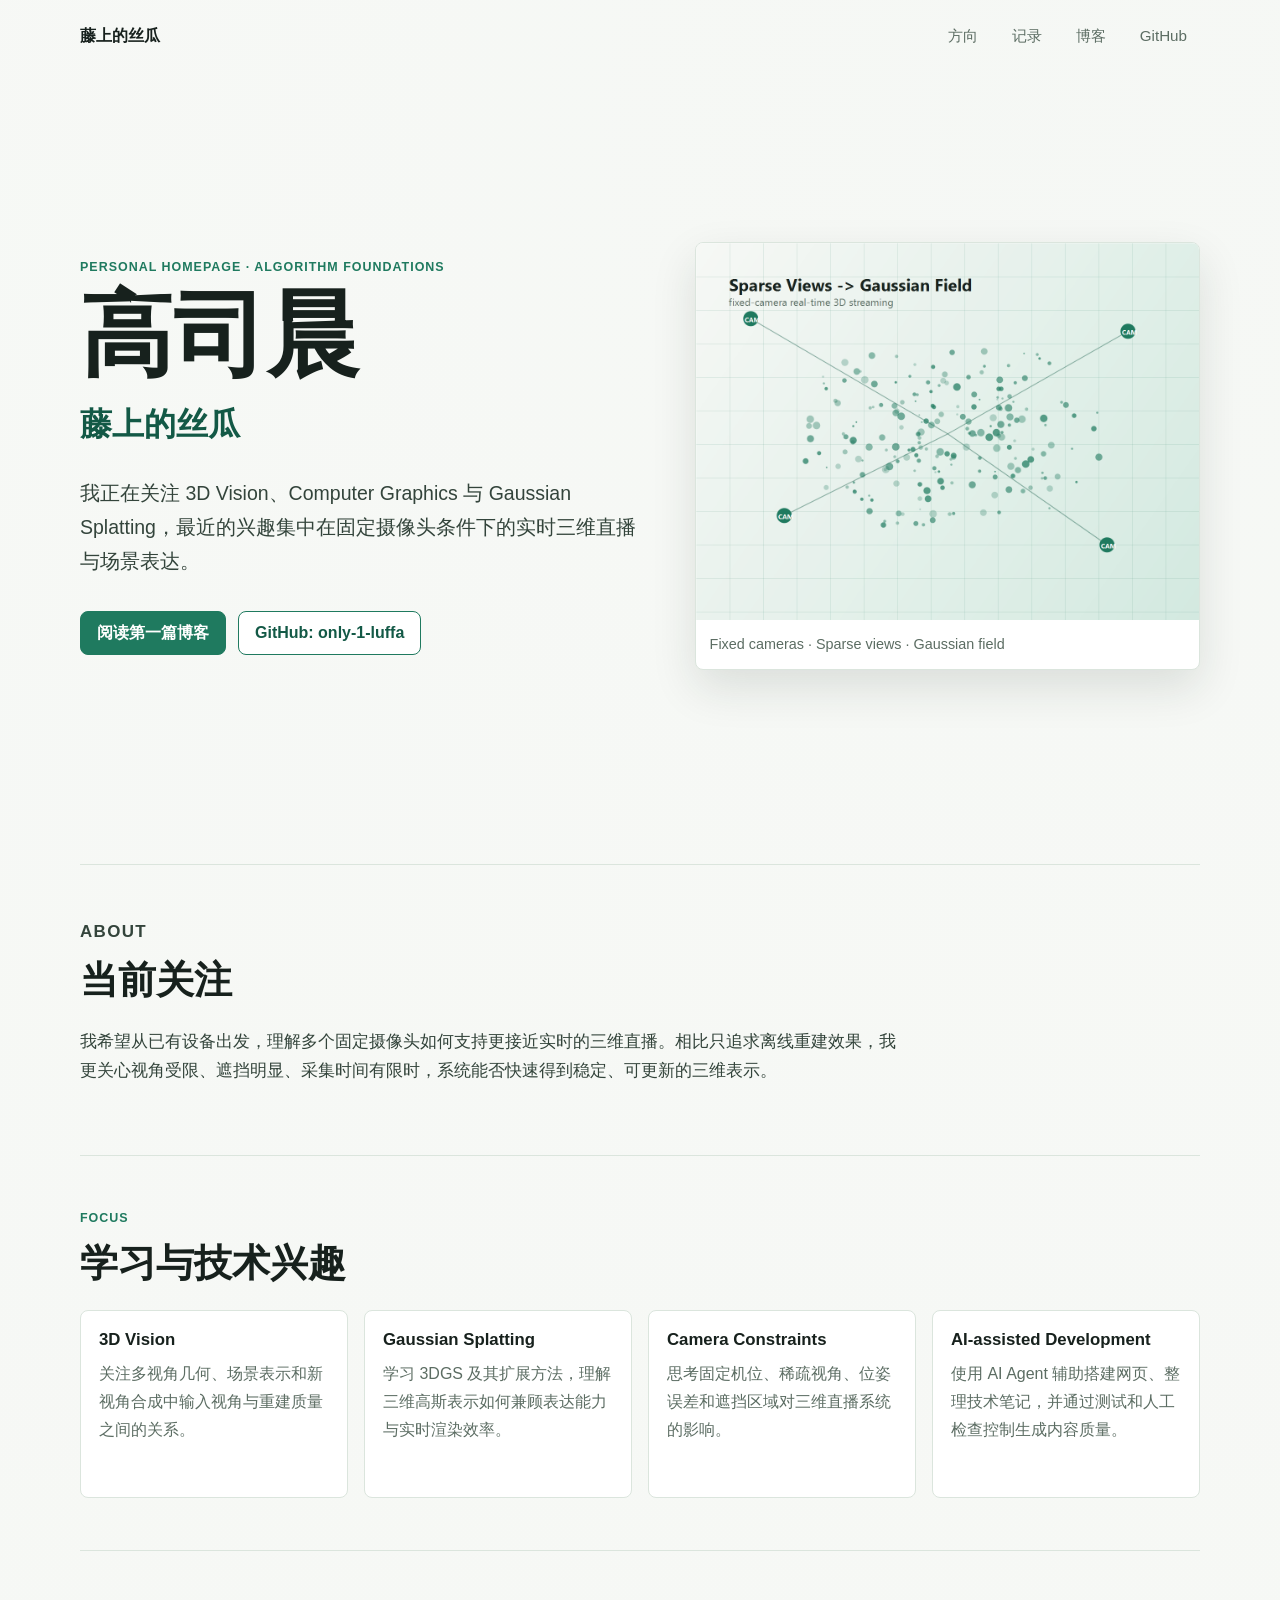
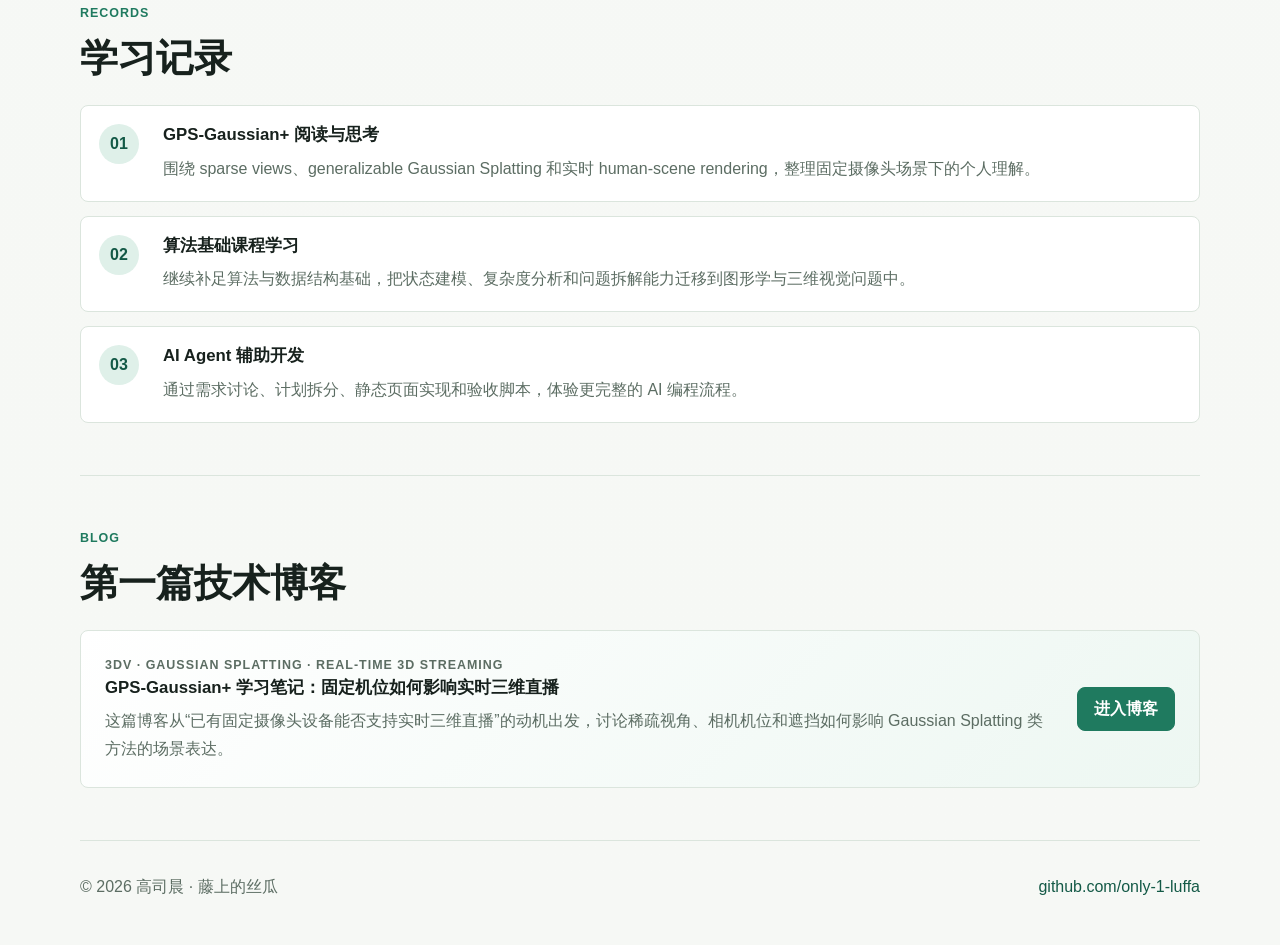
==== site/index.html @ 1bf1ba49 "feat: add personal homepage coursework site" ====
<!doctype html>
<html lang="zh-CN">
  <head>
    <meta charset="utf-8">
    <meta name="viewport" content="width=device-width, initial-scale=1">
    <title>高司晨 | 藤上的丝瓜</title>
    <meta name="description" content="高司晨的个人主页，记录 3D Vision、Gaussian Splatting、算法学习和 AI Agent 辅助开发。">
    <link rel="stylesheet" href="styles/main.css">
  </head>
  <body>
    <header class="site-header">
      <a class="brand" href="index.html">藤上的丝瓜</a>
      <nav class="nav-links" aria-label="主导航">
        <a href="#focus">方向</a>
        <a href="#notes">记录</a>
        <a href="blog/gps-gaussian-plus-camera-views.html">博客</a>
        <a href="https://github.com/only-1-luffa" target="_blank" rel="noreferrer">GitHub</a>
      </nav>
    </header>

    <main>
      <section class="hero">
        <div class="hero-copy">
          <p class="eyebrow">Personal Homepage · Algorithm Foundations</p>
          <h1>高司晨</h1>
          <p class="nickname">藤上的丝瓜</p>
          <p class="lead">
            我正在关注 3D Vision、Computer Graphics 与 Gaussian Splatting，最近的兴趣集中在固定摄像头条件下的实时三维直播与场景表达。
          </p>
          <div class="hero-actions" aria-label="主要链接">
            <a class="button primary" href="blog/gps-gaussian-plus-camera-views.html">阅读第一篇博客</a>
            <a class="button secondary" href="https://github.com/only-1-luffa" target="_blank" rel="noreferrer">GitHub: only-1-luffa</a>
          </div>
        </div>
        <figure class="hero-visual">
          <img src="assets/images/gaussian-field.png" alt="由固定摄像头视角与三维高斯点云构成的抽象技术图像">
          <figcaption>Fixed cameras · Sparse views · Gaussian field</figcaption>
        </figure>
      </section>

      <section class="section about" aria-labelledby="about-title">
        <div class="section-heading">
          <p class="eyebrow">About</p>
          <h2 id="about-title">当前关注</h2>
        </div>
        <p>
          我希望从已有设备出发，理解多个固定摄像头如何支持更接近实时的三维直播。相比只追求离线重建效果，我更关心视角受限、遮挡明显、采集时间有限时，系统能否快速得到稳定、可更新的三维表示。
        </p>
      </section>

      <section class="section" id="focus" aria-labelledby="focus-title">
        <div class="section-heading">
          <p class="eyebrow">Focus</p>
          <h2 id="focus-title">学习与技术兴趣</h2>
        </div>
        <div class="grid cards">
          <article class="card">
            <h3>3D Vision</h3>
            <p>关注多视角几何、场景表示和新视角合成中输入视角与重建质量之间的关系。</p>
          </article>
          <article class="card">
            <h3>Gaussian Splatting</h3>
            <p>学习 3DGS 及其扩展方法，理解三维高斯表示如何兼顾表达能力与实时渲染效率。</p>
          </article>
          <article class="card">
            <h3>Camera Constraints</h3>
            <p>思考固定机位、稀疏视角、位姿误差和遮挡区域对三维直播系统的影响。</p>
          </article>
          <article class="card">
            <h3>AI-assisted Development</h3>
            <p>使用 AI Agent 辅助搭建网页、整理技术笔记，并通过测试和人工检查控制生成内容质量。</p>
          </article>
        </div>
      </section>

      <section class="section" id="notes" aria-labelledby="notes-title">
        <div class="section-heading">
          <p class="eyebrow">Records</p>
          <h2 id="notes-title">学习记录</h2>
        </div>
        <div class="timeline">
          <article class="timeline-item">
            <span>01</span>
            <div>
              <h3>GPS-Gaussian+ 阅读与思考</h3>
              <p>围绕 sparse views、generalizable Gaussian Splatting 和实时 human-scene rendering，整理固定摄像头场景下的个人理解。</p>
            </div>
          </article>
          <article class="timeline-item">
            <span>02</span>
            <div>
              <h3>算法基础课程学习</h3>
              <p>继续补足算法与数据结构基础，把状态建模、复杂度分析和问题拆解能力迁移到图形学与三维视觉问题中。</p>
            </div>
          </article>
          <article class="timeline-item">
            <span>03</span>
            <div>
              <h3>AI Agent 辅助开发</h3>
              <p>通过需求讨论、计划拆分、静态页面实现和验收脚本，体验更完整的 AI 编程流程。</p>
            </div>
          </article>
        </div>
      </section>

      <section class="section blog-entry" aria-labelledby="blog-title">
        <div class="section-heading">
          <p class="eyebrow">Blog</p>
          <h2 id="blog-title">第一篇技术博客</h2>
        </div>
        <article class="featured-post">
          <div>
            <p class="post-tag">3DV · Gaussian Splatting · Real-time 3D Streaming</p>
            <h3>GPS-Gaussian+ 学习笔记：固定机位如何影响实时三维直播</h3>
            <p>
              这篇博客从“已有固定摄像头设备能否支持实时三维直播”的动机出发，讨论稀疏视角、相机机位和遮挡如何影响 Gaussian Splatting 类方法的场景表达。
            </p>
          </div>
          <a class="button primary" href="blog/gps-gaussian-plus-camera-views.html">进入博客</a>
        </article>
      </section>
    </main>

    <footer class="site-footer">
      <p>© 2026 高司晨 · 藤上的丝瓜</p>
      <a href="https://github.com/only-1-luffa" target="_blank" rel="noreferrer">github.com/only-1-luffa</a>
    </footer>
  </body>
</html>
---- site/styles/main.css ----
:root {
  color-scheme: light;
  --bg: #f6f8f5;
  --panel: #ffffff;
  --panel-strong: #eef5ef;
  --text: #17211d;
  --muted: #5c6d63;
  --line: #dbe5dd;
  --accent: #1f7a5f;
  --accent-dark: #135946;
  --accent-soft: #dff0e9;
  --shadow: 0 18px 45px rgba(27, 45, 36, 0.12);
  --radius: 8px;
  font-family: "Segoe UI", "Microsoft YaHei", Arial, sans-serif;
}

* {
  box-sizing: border-box;
}

html {
  scroll-behavior: smooth;
}

body {
  margin: 0;
  background:
    linear-gradient(180deg, rgba(246, 248, 245, 0.96), rgba(246, 248, 245, 1)),
    radial-gradient(circle at 80% 5%, rgba(31, 122, 95, 0.12), transparent 32%);
  color: var(--text);
  font-size: 16px;
  line-height: 1.75;
}

a {
  color: var(--accent-dark);
  text-decoration: none;
}

a:hover {
  text-decoration: underline;
}

img {
  display: block;
  max-width: 100%;
}

.site-header,
.site-footer {
  width: min(1120px, calc(100% - 40px));
  margin: 0 auto;
}

.site-header {
  min-height: 72px;
  display: flex;
  align-items: center;
  justify-content: space-between;
  gap: 24px;
}

.brand {
  color: var(--text);
  font-weight: 700;
  letter-spacing: 0;
}

.nav-links {
  display: flex;
  align-items: center;
  justify-content: flex-end;
  gap: 8px;
  flex-wrap: wrap;
}

.nav-links a {
  min-height: 36px;
  display: inline-flex;
  align-items: center;
  padding: 4px 12px;
  border: 1px solid transparent;
  border-radius: var(--radius);
  color: var(--muted);
  font-size: 0.95rem;
}

.nav-links a:hover {
  border-color: var(--line);
  color: var(--text);
  text-decoration: none;
  background: rgba(255, 255, 255, 0.7);
}

main {
  width: min(1120px, calc(100% - 40px));
  margin: 0 auto;
}

.hero {
  min-height: calc(100vh - 108px);
  display: grid;
  grid-template-columns: minmax(0, 1.05fr) minmax(320px, 0.95fr);
  align-items: center;
  gap: 56px;
  padding: 28px 0 52px;
}

.eyebrow,
.post-tag {
  margin: 0 0 10px;
  color: var(--accent);
  font-size: 0.78rem;
  font-weight: 700;
  letter-spacing: 0.08em;
  text-transform: uppercase;
}

h1,
h2,
h3,
p {
  overflow-wrap: anywhere;
}

h1 {
  margin: 0;
  font-size: clamp(3rem, 8vw, 5.8rem);
  line-height: 1;
  letter-spacing: 0;
}

.nickname {
  margin: 14px 0 0;
  color: var(--accent-dark);
  font-size: clamp(1.4rem, 3vw, 2rem);
  font-weight: 700;
}

.lead {
  max-width: 680px;
  margin: 24px 0 0;
  color: #33443b;
  font-size: clamp(1.05rem, 2vw, 1.22rem);
}

.hero-actions {
  display: flex;
  flex-wrap: wrap;
  gap: 12px;
  margin-top: 32px;
}

.button {
  min-height: 44px;
  display: inline-flex;
  align-items: center;
  justify-content: center;
  padding: 10px 16px;
  border-radius: var(--radius);
  border: 1px solid var(--accent);
  font-weight: 700;
  line-height: 1.2;
  text-align: center;
}

.button:hover {
  text-decoration: none;
}

.button.primary {
  background: var(--accent);
  color: white;
}

.button.primary:hover {
  background: var(--accent-dark);
}

.button.secondary {
  background: white;
  color: var(--accent-dark);
}

.hero-visual,
.article-figure {
  margin: 0;
  border: 1px solid var(--line);
  border-radius: var(--radius);
  background: var(--panel);
  box-shadow: var(--shadow);
  overflow: hidden;
}

.hero-visual img {
  width: 100%;
  aspect-ratio: 4 / 3;
  object-fit: cover;
}

figcaption {
  padding: 12px 14px;
  color: var(--muted);
  font-size: 0.9rem;
}

.section {
  padding: 52px 0;
  border-top: 1px solid var(--line);
}

.section-heading {
  max-width: 760px;
  margin-bottom: 24px;
}

h2 {
  margin: 0;
  font-size: clamp(1.7rem, 3vw, 2.5rem);
  line-height: 1.2;
  letter-spacing: 0;
}

h3 {
  margin: 0 0 8px;
  font-size: 1.05rem;
  line-height: 1.35;
}

.about p,
.section > p {
  max-width: 830px;
  color: #33443b;
  font-size: 1.06rem;
}

.grid {
  display: grid;
  gap: 16px;
}

.cards {
  grid-template-columns: repeat(4, minmax(0, 1fr));
}

.card,
.featured-post,
.timeline-item,
.idea-list article {
  border: 1px solid var(--line);
  border-radius: var(--radius);
  background: var(--panel);
}

.card {
  min-height: 188px;
  padding: 18px;
}

.card p,
.timeline-item p,
.featured-post p,
.idea-list p {
  margin: 0;
  color: var(--muted);
}

.timeline {
  display: grid;
  gap: 14px;
}

.timeline-item {
  display: grid;
  grid-template-columns: 48px minmax(0, 1fr);
  gap: 16px;
  padding: 18px;
}

.timeline-item span {
  width: 40px;
  height: 40px;
  display: inline-flex;
  align-items: center;
  justify-content: center;
  border-radius: 50%;
  background: var(--accent-soft);
  color: var(--accent-dark);
  font-weight: 800;
}

.featured-post {
  display: grid;
  grid-template-columns: minmax(0, 1fr) auto;
  align-items: center;
  gap: 24px;
  padding: 24px;
  background: linear-gradient(135deg, #ffffff, #edf7f2);
}

.site-footer {
  display: flex;
  justify-content: space-between;
  gap: 16px;
  padding: 32px 0 44px;
  border-top: 1px solid var(--line);
  color: var(--muted);
}

.site-footer p {
  margin: 0;
}

.article-shell {
  max-width: 900px;
}

.article {
  padding: 28px 0 64px;
}

.article-header {
  padding: 42px 0 28px;
}

.article-header h1 {
  max-width: 920px;
  font-size: clamp(2.3rem, 6vw, 4.2rem);
  line-height: 1.08;
}

.article-meta {
  margin: 18px 0 0;
  color: var(--muted);
}

.article-figure {
  margin: 18px 0 38px;
}

.article-figure img {
  width: 100%;
  max-height: 420px;
  object-fit: cover;
}

.article section {
  padding: 28px 0;
  border-top: 1px solid var(--line);
}

.article p {
  color: #33443b;
}

.idea-list {
  display: grid;
  grid-template-columns: repeat(2, minmax(0, 1fr));
  gap: 14px;
}

.idea-list article {
  padding: 18px;
}

.references ul {
  padding-left: 20px;
}

.references li + li {
  margin-top: 8px;
}

@media (max-width: 900px) {
  .hero {
    min-height: auto;
    grid-template-columns: 1fr;
    gap: 32px;
    padding-top: 38px;
  }

  .cards {
    grid-template-columns: repeat(2, minmax(0, 1fr));
  }

  .featured-post {
    grid-template-columns: 1fr;
  }
}

@media (max-width: 640px) {
  .site-header,
  .site-footer,
  main {
    width: min(100% - 28px, 1120px);
  }

  .site-header {
    min-height: 92px;
    align-items: flex-start;
    flex-direction: column;
    justify-content: center;
    gap: 8px;
  }

  .nav-links {
    justify-content: flex-start;
  }

  .nav-links a {
    padding-inline: 9px;
  }

  .cards,
  .idea-list {
    grid-template-columns: 1fr;
  }

  .section {
    padding: 38px 0;
  }

  .timeline-item {
    grid-template-columns: 1fr;
  }

  .site-footer {
    flex-direction: column;
  }
}
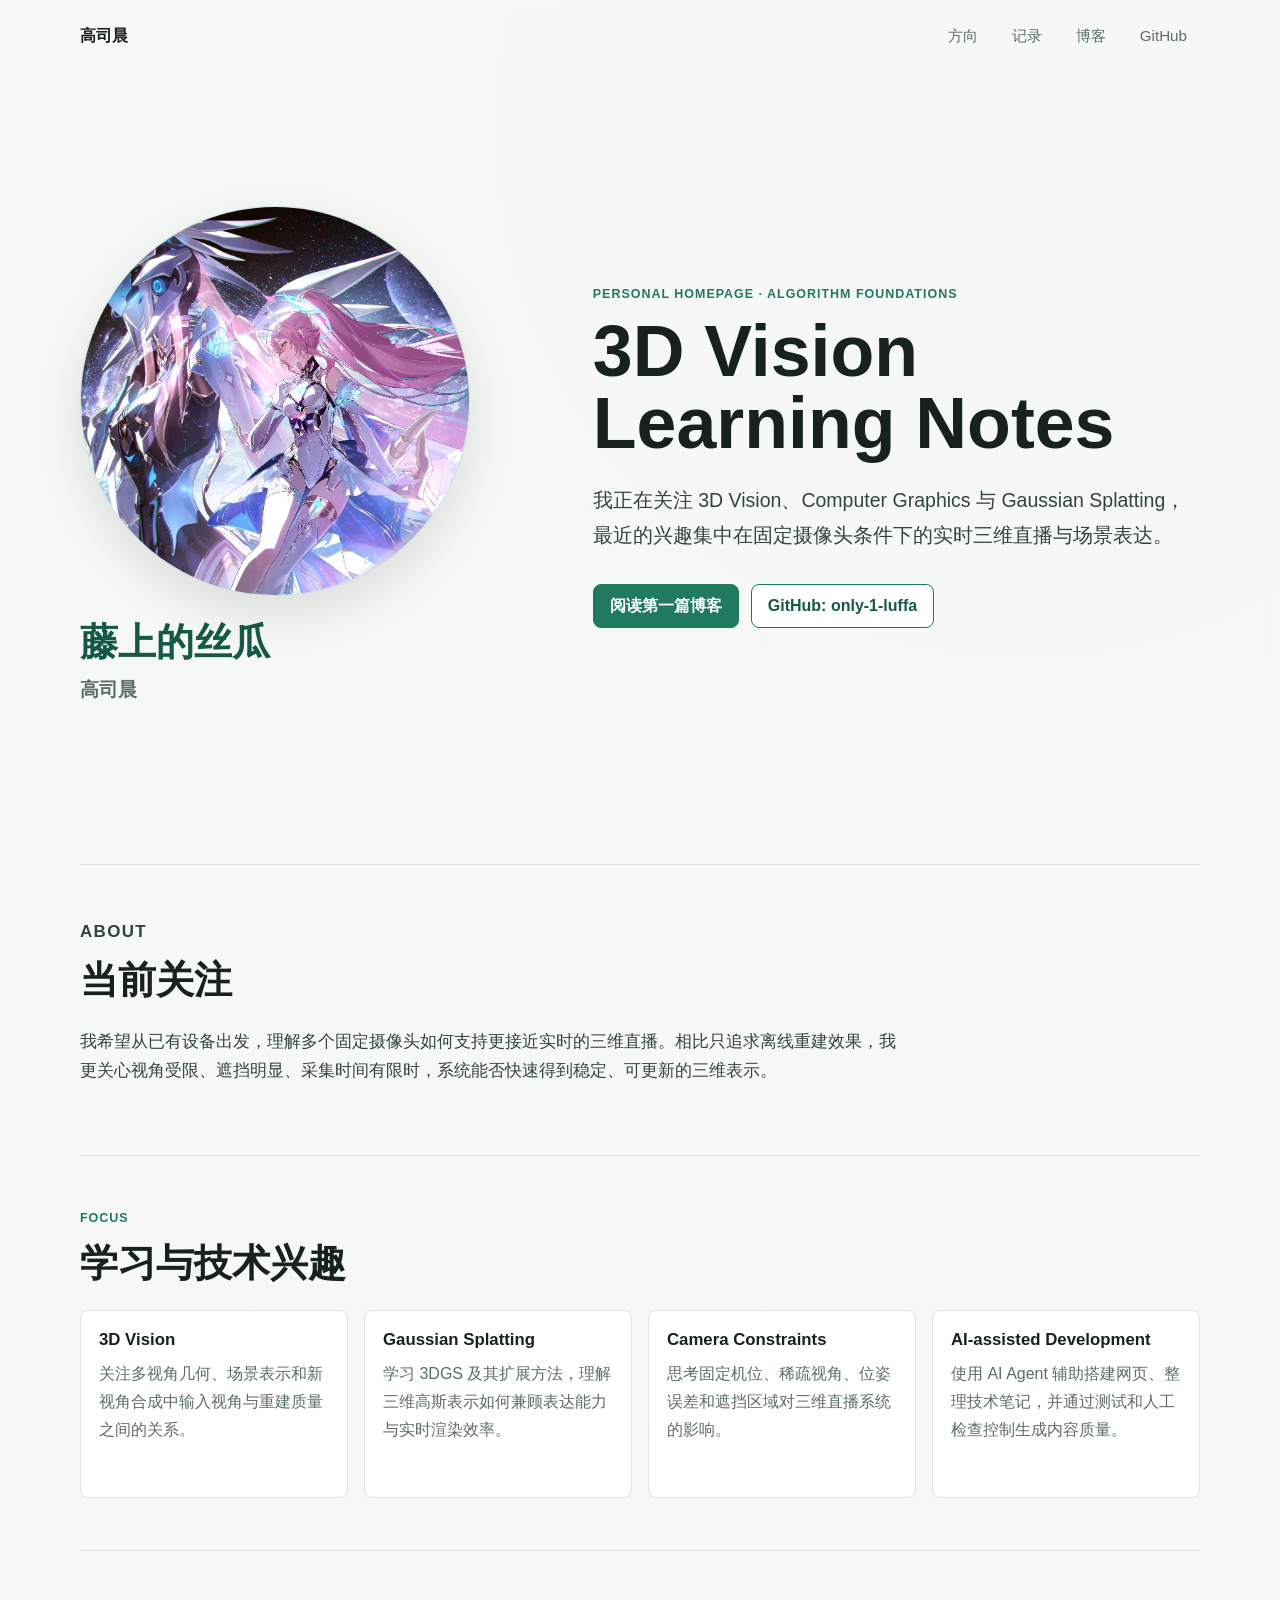
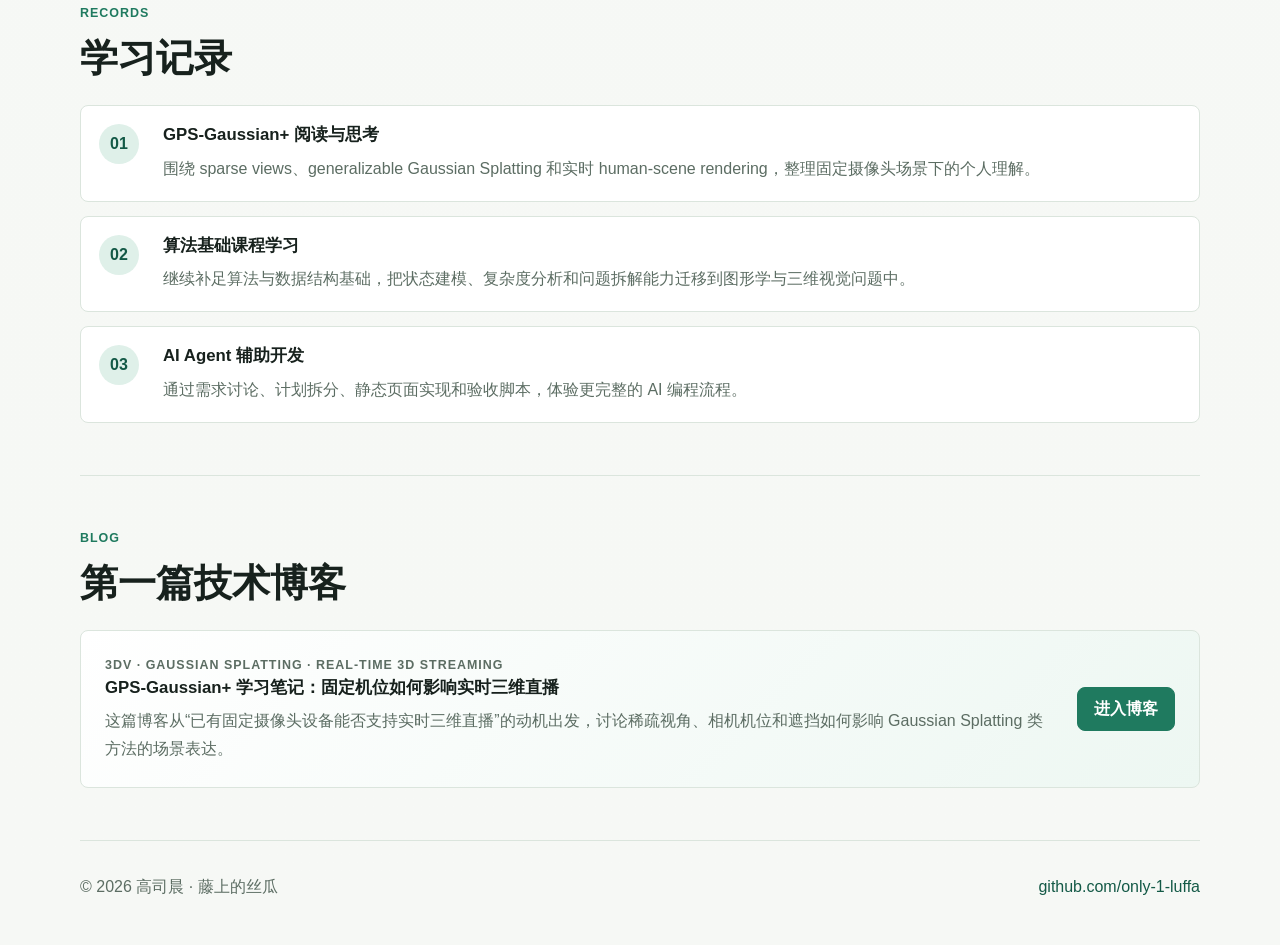
==== commit ec87220b: "feat: add homepage avatar and blog implementation note" ====
--- a/site/index.html
+++ b/site/index.html
@@ -9,7 +9,7 @@
   </head>
   <body>
     <header class="site-header">
-      <a class="brand" href="index.html">藤上的丝瓜</a>
+      <a class="brand" href="index.html">高司晨</a>
       <nav class="nav-links" aria-label="主导航">
         <a href="#focus">方向</a>
         <a href="#notes">记录</a>
@@ -20,10 +20,14 @@
 
     <main>
       <section class="hero">
+        <div class="profile-card">
+          <img class="profile-avatar" src="assets/images/avatar.png" alt="藤上的丝瓜的主页头像">
+          <p class="profile-nickname">藤上的丝瓜</p>
+          <p class="profile-name">高司晨</p>
+        </div>
         <div class="hero-copy">
           <p class="eyebrow">Personal Homepage · Algorithm Foundations</p>
-          <h1>高司晨</h1>
-          <p class="nickname">藤上的丝瓜</p>
+          <h1>3D Vision<br>Learning Notes</h1>
           <p class="lead">
             我正在关注 3D Vision、Computer Graphics 与 Gaussian Splatting，最近的兴趣集中在固定摄像头条件下的实时三维直播与场景表达。
           </p>
@@ -32,10 +36,6 @@
             <a class="button secondary" href="https://github.com/only-1-luffa" target="_blank" rel="noreferrer">GitHub: only-1-luffa</a>
           </div>
         </div>
-        <figure class="hero-visual">
-          <img src="assets/images/gaussian-field.png" alt="由固定摄像头视角与三维高斯点云构成的抽象技术图像">
-          <figcaption>Fixed cameras · Sparse views · Gaussian field</figcaption>
-        </figure>
       </section>
 
       <section class="section about" aria-labelledby="about-title">
@@ -127,4 +127,3 @@
     </footer>
   </body>
 </html>
-
--- a/site/styles/main.css
+++ b/site/styles/main.css
@@ -30,6 +30,7 @@
   color: var(--text);
   font-size: 16px;
   line-height: 1.75;
+  overflow-x: hidden;
 }
 
 a {
@@ -100,10 +101,50 @@
 .hero {
   min-height: calc(100vh - 108px);
   display: grid;
-  grid-template-columns: minmax(0, 1.05fr) minmax(320px, 0.95fr);
-  align-items: center;
-  gap: 56px;
+  grid-template-columns: minmax(320px, 0.85fr) minmax(0, 1.15fr);
+  align-items: center;
+  gap: 64px;
   padding: 28px 0 52px;
+}
+
+.profile-card,
+.hero-copy,
+.hero-visual,
+.article,
+.article-figure {
+  min-width: 0;
+}
+
+.profile-card {
+  display: flex;
+  flex-direction: column;
+  align-items: flex-start;
+}
+
+.profile-avatar {
+  width: min(100%, 390px);
+  aspect-ratio: 1;
+  object-fit: cover;
+  object-position: center;
+  border: 1px solid rgba(31, 122, 95, 0.22);
+  border-radius: 50%;
+  background: var(--panel);
+  box-shadow: var(--shadow);
+}
+
+.profile-nickname {
+  margin: 24px 0 0;
+  color: var(--accent-dark);
+  font-size: clamp(1.65rem, 3vw, 2.35rem);
+  font-weight: 800;
+  line-height: 1.2;
+}
+
+.profile-name {
+  margin: 8px 0 0;
+  color: var(--muted);
+  font-size: clamp(1rem, 1.8vw, 1.2rem);
+  font-weight: 700;
 }
 
 .eyebrow,
@@ -130,6 +171,11 @@
   letter-spacing: 0;
 }
 
+.hero-copy h1 {
+  max-width: 720px;
+  font-size: clamp(2.7rem, 5.6vw, 4.7rem);
+}
+
 .nickname {
   margin: 14px 0 0;
   color: var(--accent-dark);
@@ -371,7 +417,18 @@
   margin-top: 8px;
 }
 
-@media (max-width: 900px) {
+@media (max-width: 1200px) {
+  .site-header,
+  .site-footer,
+  main {
+    width: 100%;
+    max-width: 390px;
+    margin-left: 0;
+    margin-right: 0;
+    padding-left: 14px;
+    padding-right: 14px;
+  }
+
   .hero {
     min-height: auto;
     grid-template-columns: 1fr;
@@ -379,6 +436,34 @@
     padding-top: 38px;
   }
 
+  .profile-card {
+    align-items: flex-start;
+  }
+
+  .profile-avatar {
+    width: min(100%, 300px);
+  }
+
+  .article-header h1 {
+    max-width: 100%;
+    font-size: clamp(1.8rem, 8vw, 2.25rem);
+    line-height: 1.15;
+    overflow-wrap: anywhere;
+    word-break: break-all;
+    white-space: normal;
+  }
+
+  .lead {
+    max-width: 340px;
+    font-size: 1rem;
+  }
+
+  .article p {
+    max-width: 320px;
+    overflow-wrap: anywhere;
+    word-break: break-all;
+  }
+
   .cards {
     grid-template-columns: repeat(2, minmax(0, 1fr));
   }
@@ -389,10 +474,9 @@
 }
 
 @media (max-width: 640px) {
-  .site-header,
-  .site-footer,
-  main {
-    width: min(100% - 28px, 1120px);
+  html,
+  body {
+    max-width: 100%;
   }
 
   .site-header {
@@ -411,6 +495,19 @@
     padding-inline: 9px;
   }
 
+  h1 {
+    font-size: clamp(2.5rem, 13vw, 3.5rem);
+  }
+
+  .hero-copy,
+  .article-header,
+  .article section,
+  .article p,
+  .about p,
+  .section > p {
+    max-width: 100%;
+  }
+
   .cards,
   .idea-list {
     grid-template-columns: 1fr;
@@ -428,4 +525,3 @@
     flex-direction: column;
   }
 }
-
